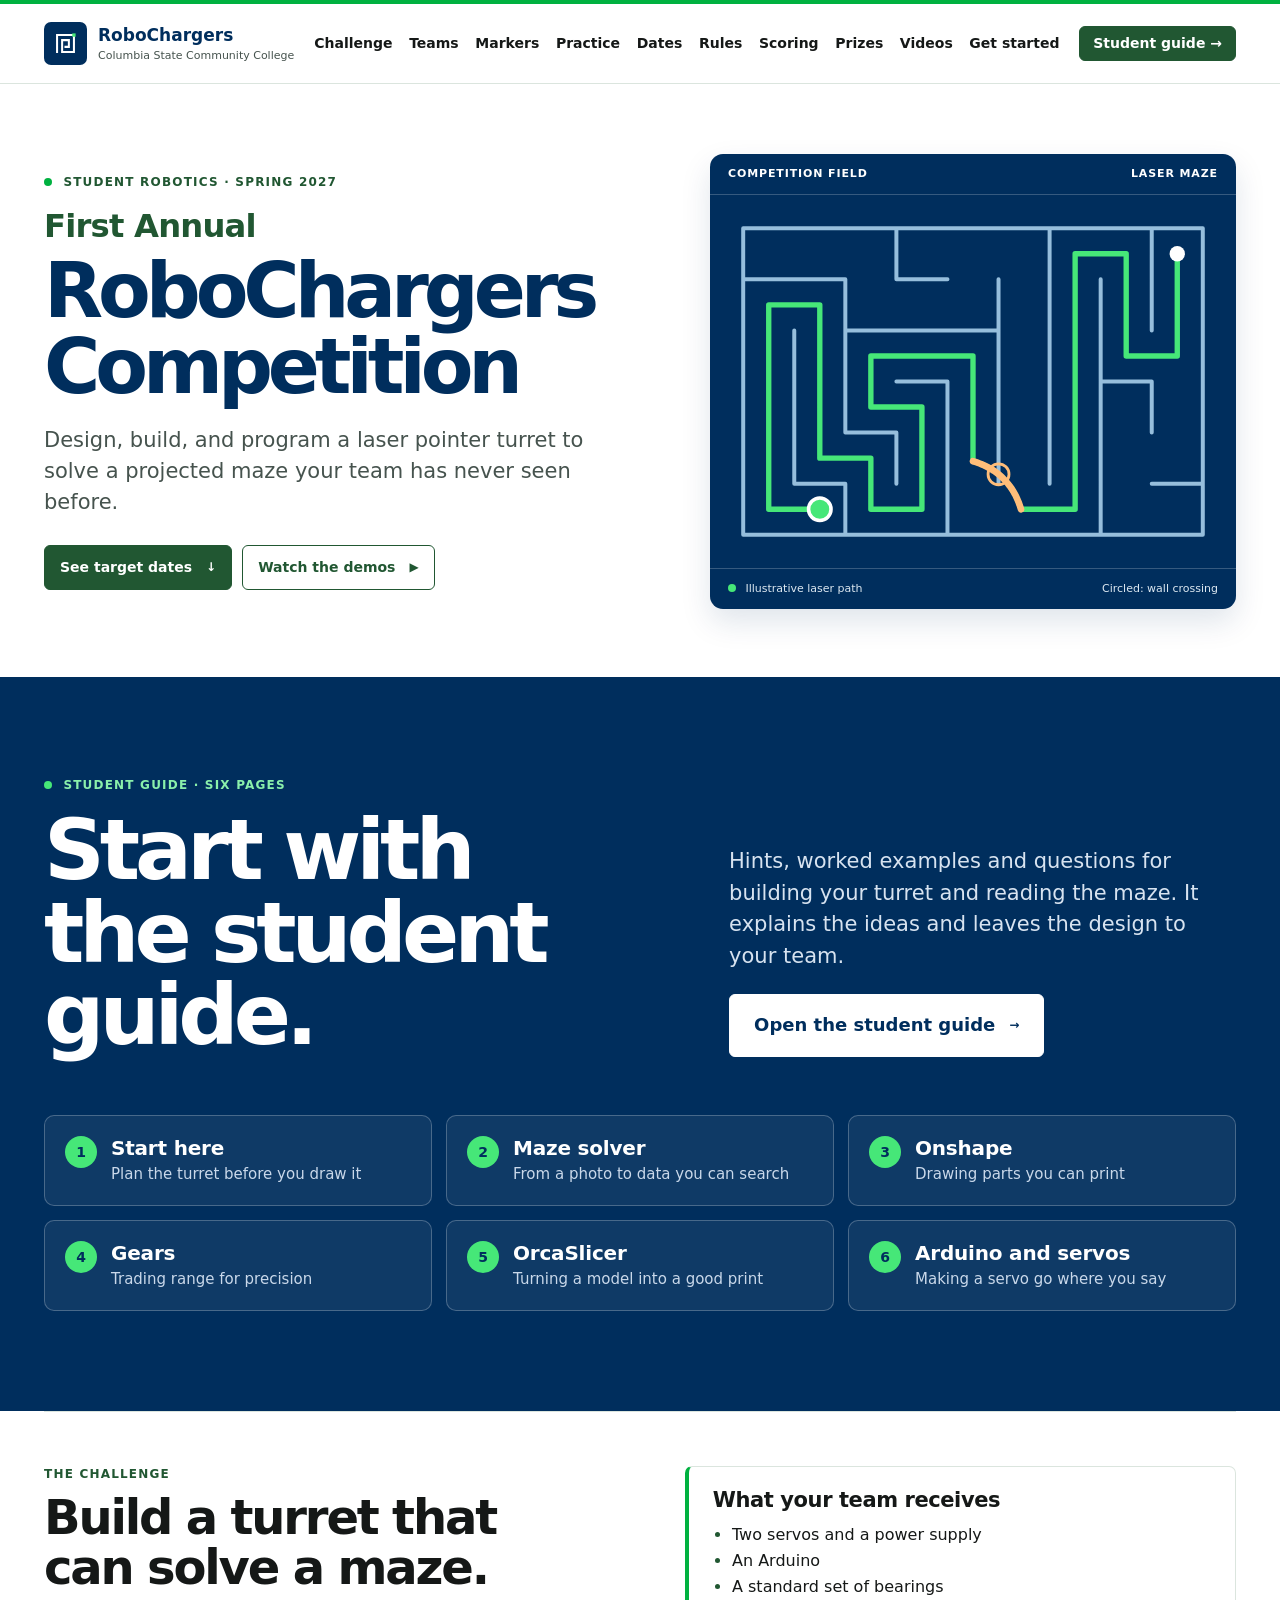
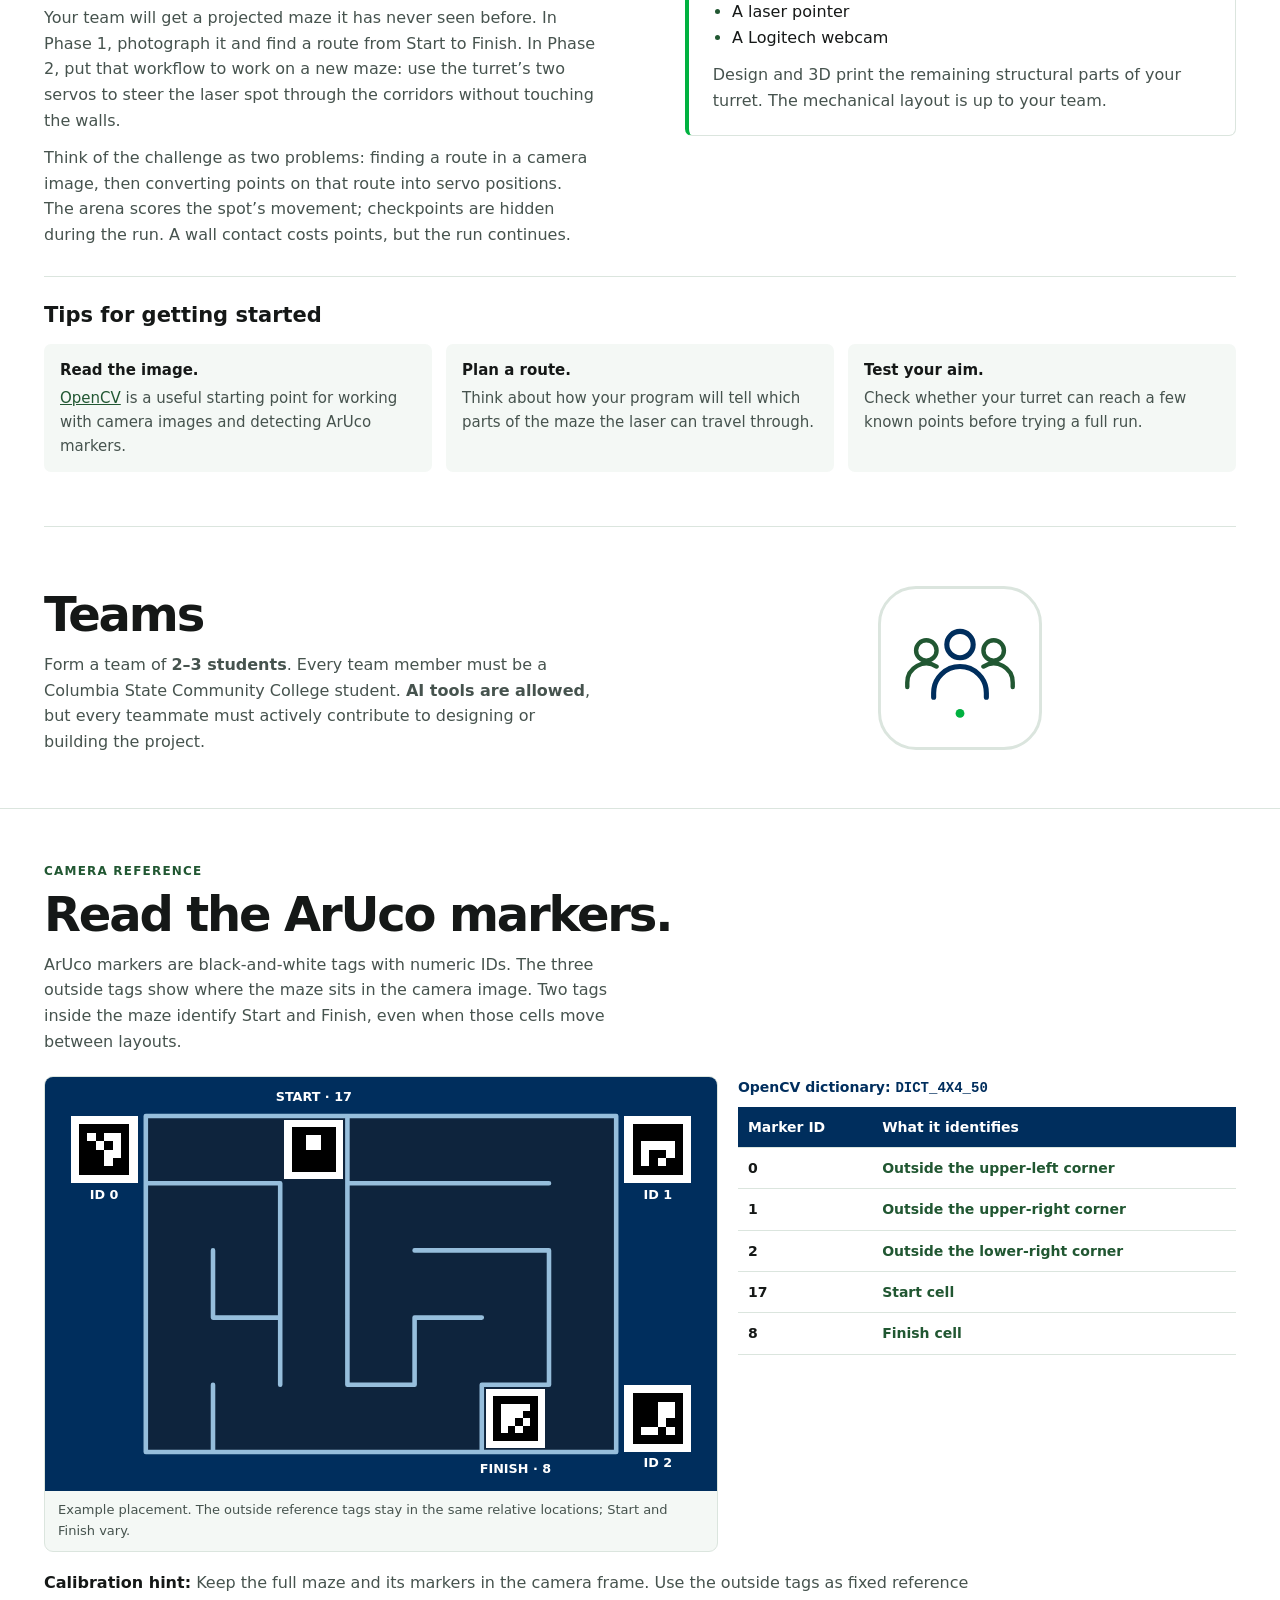
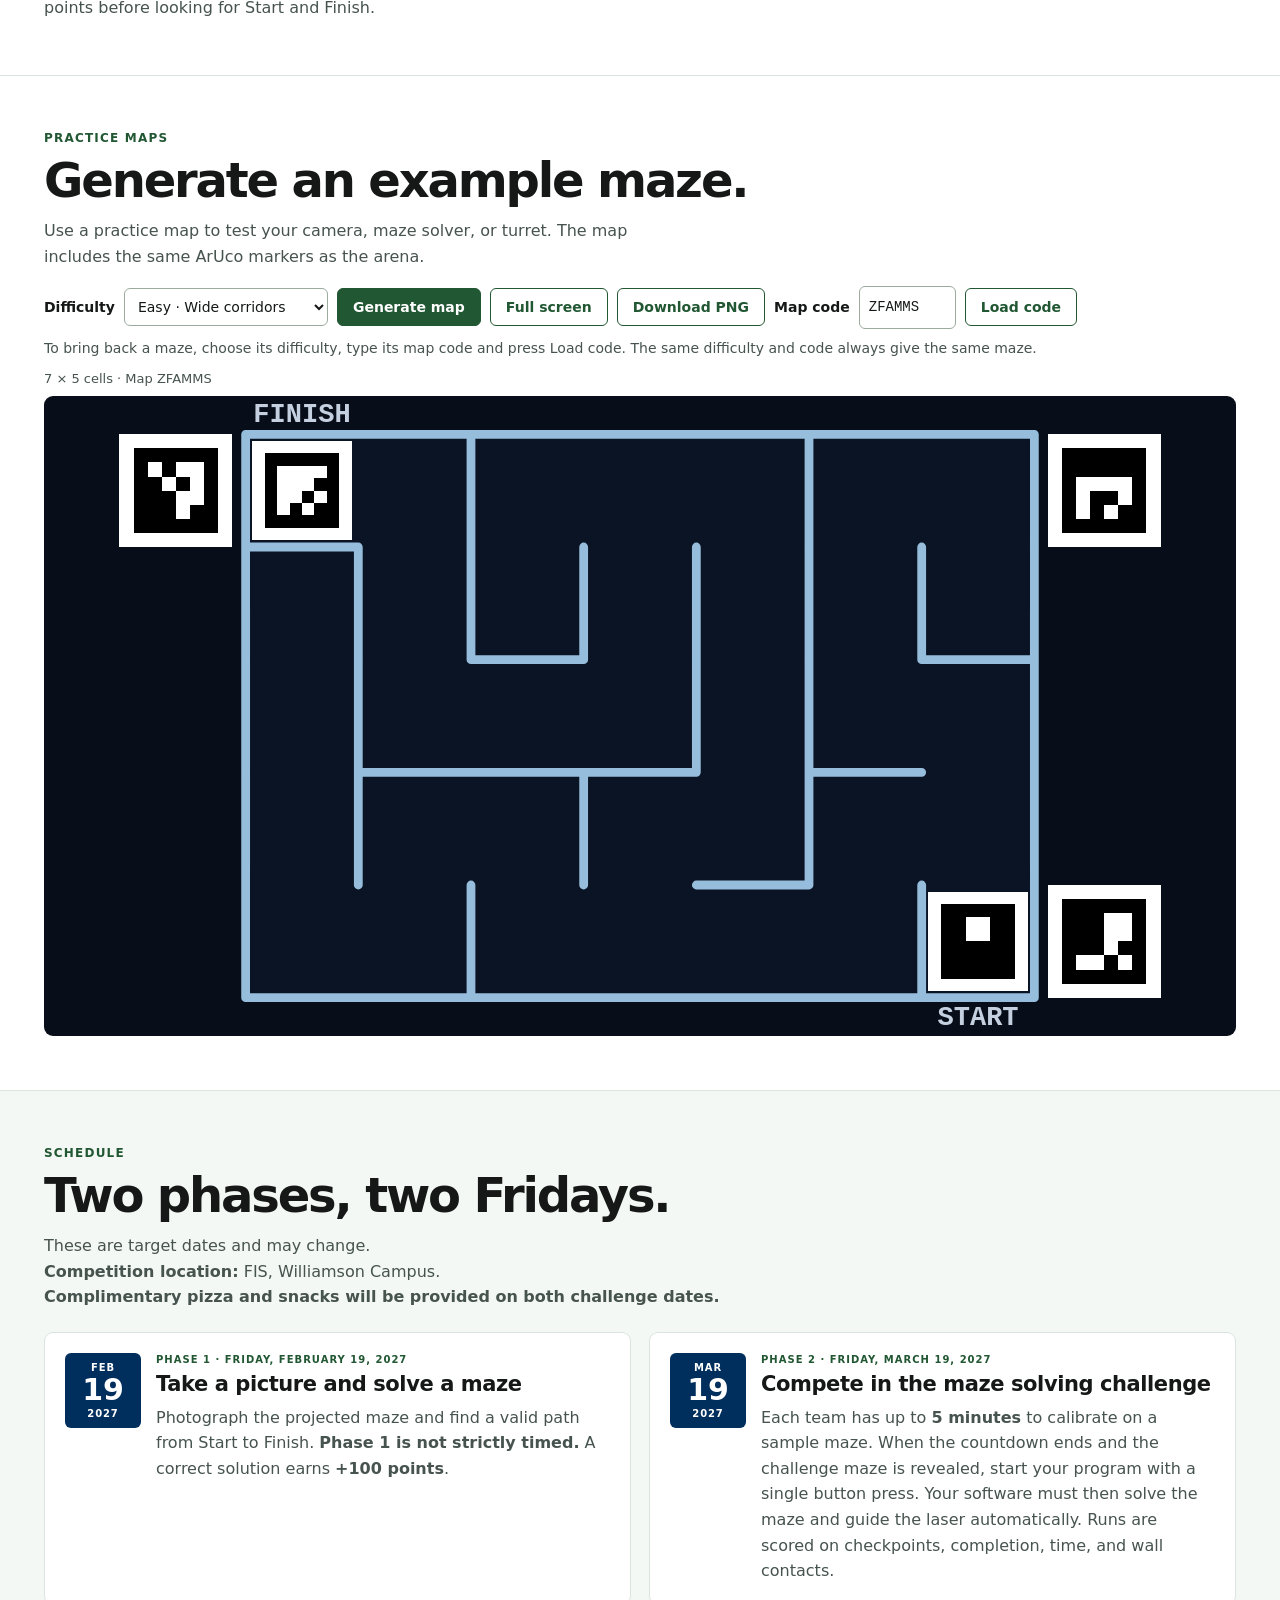
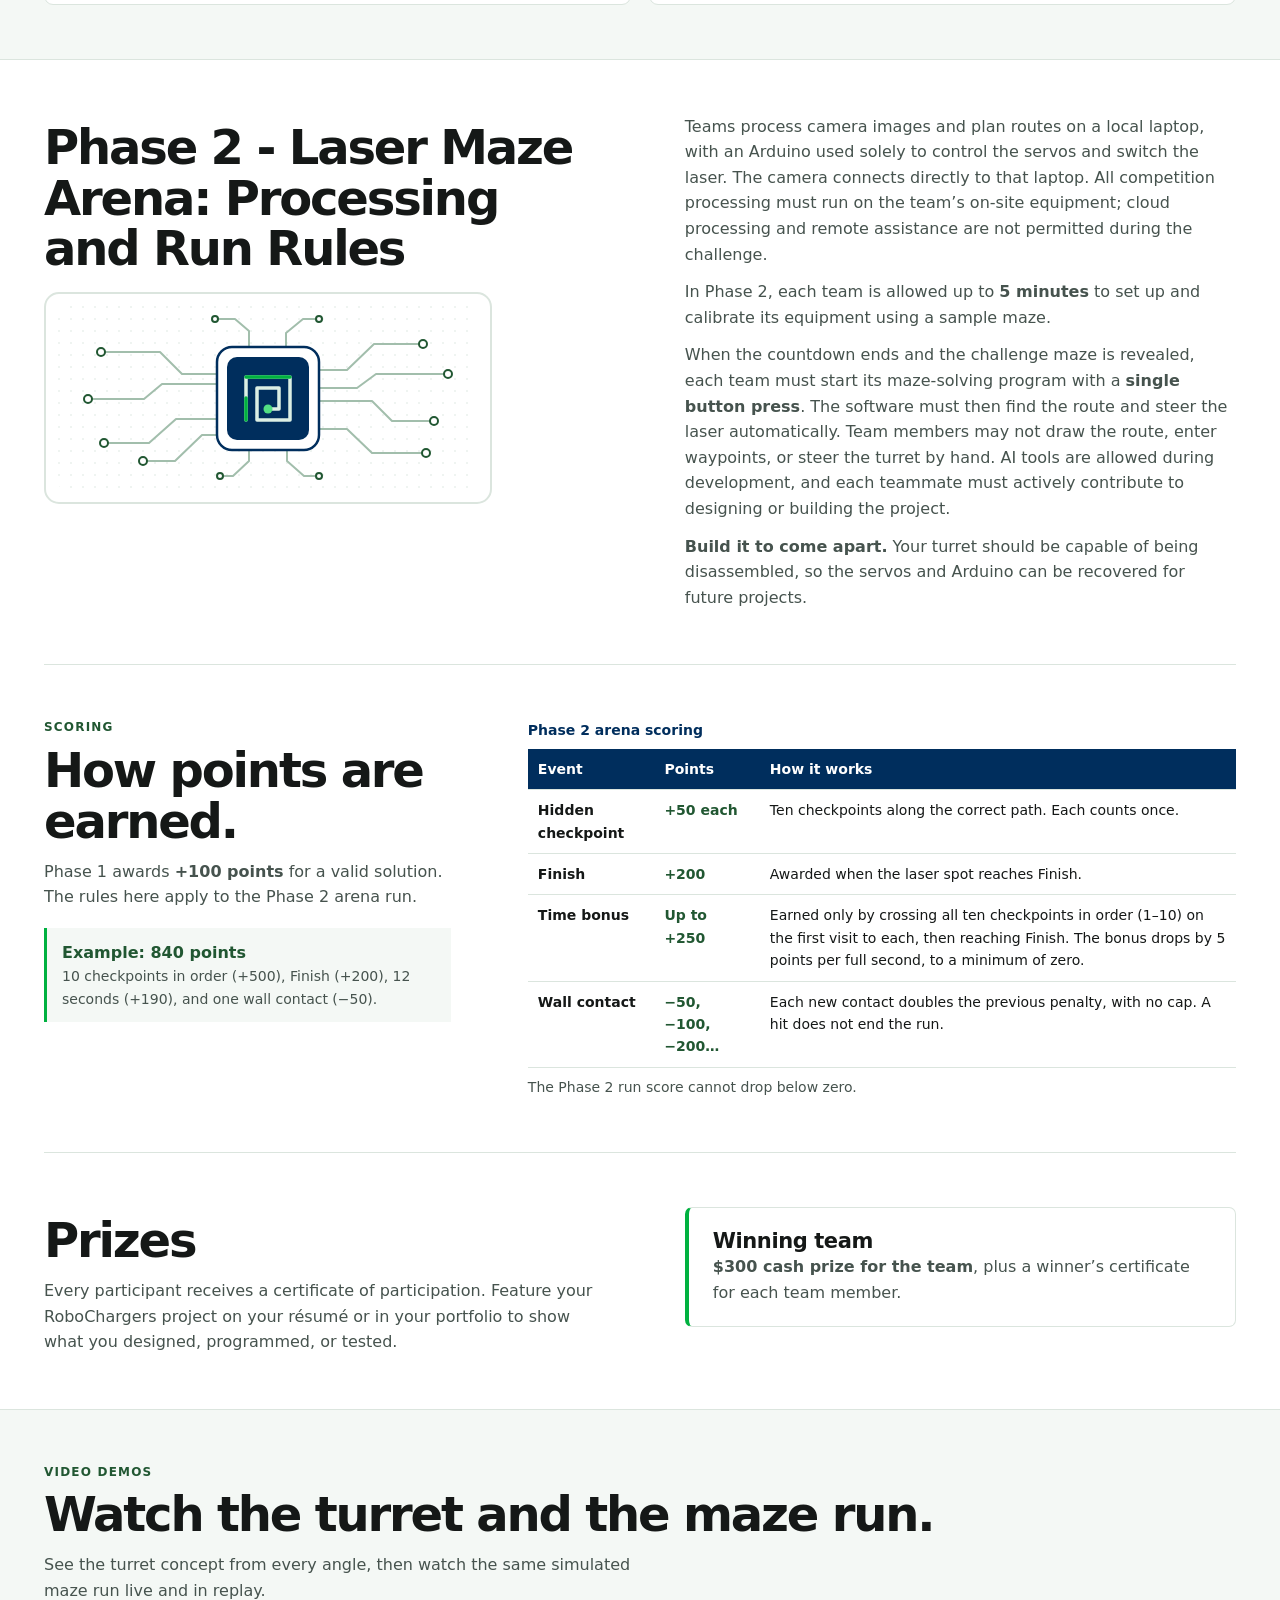
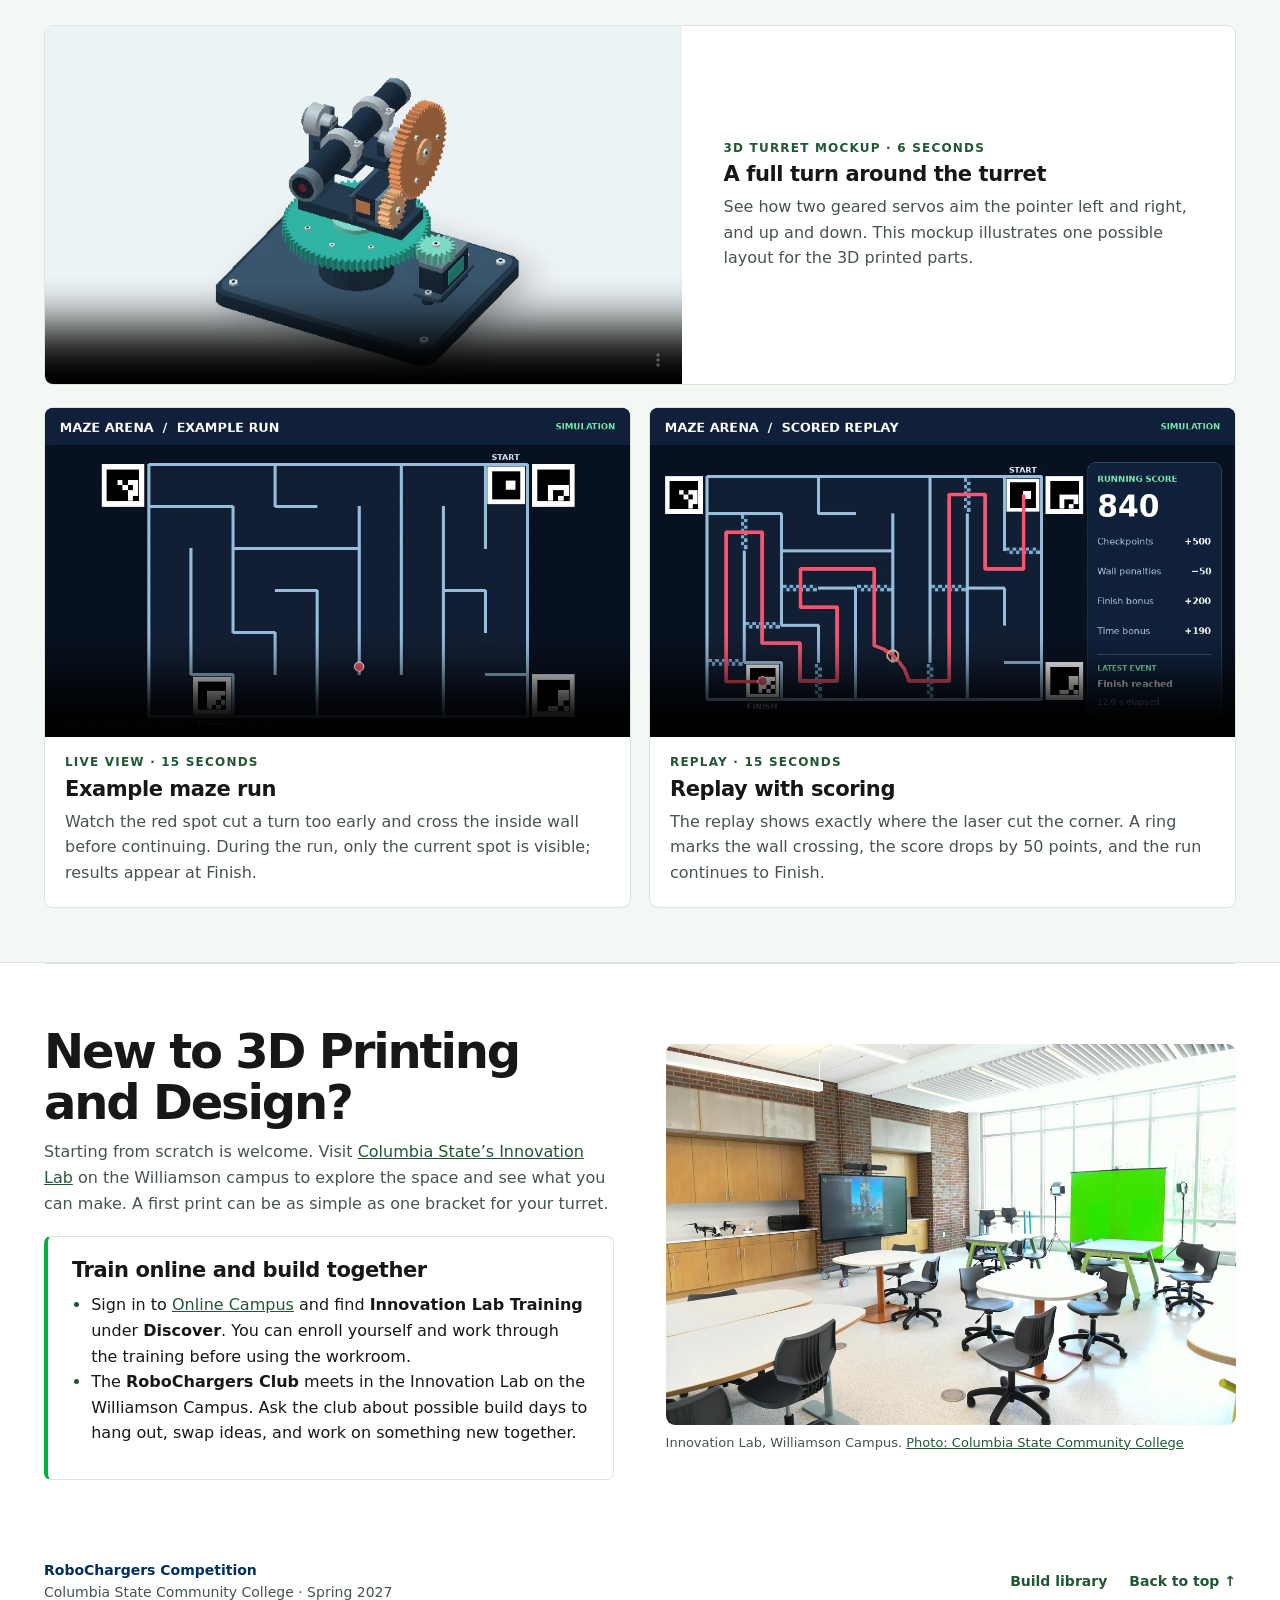
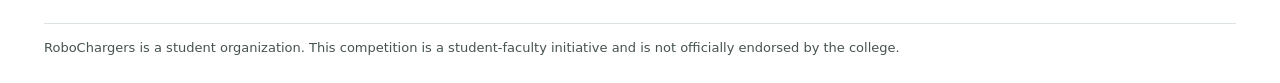
==== public/index.html @ 7addeb44 "First Annual RoboChargers Competition 2026–2027 The competition page and the six-page student guide," ====
<!doctype html>
<html lang="en">
<head>
<meta charset="utf-8">
<meta name="viewport" content="width=device-width,initial-scale=1">
<meta name="description" content="Project brief, target dates, scoring and example runs for Columbia State Community College’s first annual RoboChargers competition.">
<title>First Annual RoboChargers Competition | Columbia State</title>
<link rel="icon" href="favicon.svg" type="image/svg+xml">
<link rel="stylesheet" href="site.css">
</head>
<body>
<button type="button" class="skip" id="skip-content">Skip to content</button>
<header class="top" id="top"><div class="wrap bar">
<a class="brand" href="#top"><span class="brand-icon" aria-hidden="true"><svg viewBox="0 0 32 32" width="27" height="27"><path d="M6 26V6h20v20H12V12h8v8h-4" fill="none" stroke="currentColor" stroke-width="2.4" stroke-linecap="square"/><path d="M24 4h4v4h-4z" fill="#46e778"/></svg></span><span><strong>RoboChargers</strong><small>Columbia State Community College</small></span></a>
<nav aria-label="Page sections"><a href="#challenge">Challenge</a><a href="#teams">Teams</a><a href="#markers">Markers</a><a href="#practice">Practice</a><a href="#schedule">Dates</a><a href="#run-rules">Rules</a><a href="#scoring">Scoring</a><a href="#prizes">Prizes</a><a href="#videos">Videos</a><a href="#getting-started">Get started</a></nav><a class="guide-link" href="student-guide/index.html">Student guide <span aria-hidden="true">→</span></a>
</div></header>
<main id="main" tabindex="-1">
<section class="wrap hero" aria-labelledby="title">
<div><p class="tag"><i></i> Student robotics · Spring 2027</p>
<h1 id="title"><span class="edition">First Annual</span> RoboChargers <span class="last">Competition</span></h1>
<p class="lede">Design, build, and program a laser pointer turret to solve a projected maze your team has never seen before.</p>
<div class="actions"><a class="button" href="#schedule">See target dates <span aria-hidden="true">↓</span></a><a class="button outline" href="#videos">Watch the demos <span aria-hidden="true">▶</span></a></div>
</div>
<figure class="hero-figure"><div class="figure-top"><span>Competition field</span><span>Laser maze</span></div><img src="media/maze-illustration.svg" alt="Illustrated laser path clipping an inside wall while cutting a corner; the crossing is circled." width="618" height="438"><figcaption><span><i></i> Illustrative laser path</span><span>Circled: wall crossing</span></figcaption></figure>
</section>
<section id="guide" class="guide-band" aria-labelledby="guide-title"><div class="wrap">
<div class="guide-head">
<div><p class="tag"><i></i> Student guide · Six pages</p>
<h2 id="guide-title">Start with the student guide.</h2></div>
<div class="guide-intro"><p>Hints, worked examples and questions for building your turret and reading the maze. It explains the ideas and leaves the design to your team.</p>
<a class="button guide-cta" href="student-guide/index.html">Open the student guide <span aria-hidden="true">→</span></a></div>
</div>
<ol class="guide-pages">
<li><a href="student-guide/index.html#start-here"><span class="n" aria-hidden="true">1</span><strong>Start here</strong><span>Plan the turret before you draw it</span></a></li>
<li><a href="student-guide/index.html#maze-solver"><span class="n" aria-hidden="true">2</span><strong>Maze solver</strong><span>From a photo to data you can search</span></a></li>
<li><a href="student-guide/index.html#onshape"><span class="n" aria-hidden="true">3</span><strong>Onshape</strong><span>Drawing parts you can print</span></a></li>
<li><a href="student-guide/index.html#gears"><span class="n" aria-hidden="true">4</span><strong>Gears</strong><span>Trading range for precision</span></a></li>
<li><a href="student-guide/index.html#orcaslicer"><span class="n" aria-hidden="true">5</span><strong>OrcaSlicer</strong><span>Turning a model into a good print</span></a></li>
<li><a href="student-guide/index.html#arduino"><span class="n" aria-hidden="true">6</span><strong>Arduino and servos</strong><span>Making a servo go where you say</span></a></li>
</ol>
</div></section>
<section id="challenge" class="wrap band challenge-band">
<div class="section-heading">
<p class="tag">The challenge</p><h2>Build a turret that can solve a maze.</h2>
<p>Your team will get a projected maze it has never seen before. In Phase 1, photograph it and find a route from Start to Finish. In Phase 2, put that workflow to work on a new maze: use the turret’s two servos to steer the laser spot through the corridors without touching the walls.</p>
<p>Think of the challenge as two problems: finding a route in a camera image, then converting points on that route into servo positions. The arena scores the spot’s movement; checkpoints are hidden during the run. A wall contact costs points, but the run continues.</p>
</div>
<div class="kit"><h3>What your team receives</h3><ul><li>Two servos and a power supply</li><li>An Arduino</li><li>A standard set of bearings</li><li>A laser pointer</li><li>A Logitech webcam</li></ul><p>Design and 3D print the remaining structural parts of your turret. The mechanical layout is up to your team.</p></div>
<div class="starter">
<h3>Tips for getting started</h3>
<ul class="starter-grid">
<li><strong>Read the image.</strong> <a target="_blank" rel="noopener noreferrer" href="https://docs.opencv.org/4.12.0/d5/dae/tutorial_aruco_detection.html">OpenCV</a> is a useful starting point for working with camera images and detecting ArUco markers.</li>
<li><strong>Plan a route.</strong> Think about how your program will tell which parts of the maze the laser can travel through.</li>
<li><strong>Test your aim.</strong> Check whether your turret can reach a few known points before trying a full run.</li>
</ul>
</div>
</section>
<section id="teams" class="wrap band" aria-labelledby="teams-title">
<div class="section-heading"><h2 id="teams-title">Teams</h2><p>Form a team of <strong>2–3 students</strong>. Every team member must be a Columbia State Community College student. <strong>AI tools are allowed</strong>, but every teammate must actively contribute to designing or building the project.</p></div>
<svg class="team-icon" aria-hidden="true" focusable="false" viewBox="0 0 112 112" width="164" height="164">
 <rect x="1" y="1" width="110" height="110" rx="25" fill="#fff" stroke="#dbe5de" stroke-width="2"/>
 <g fill="none" stroke="var(--hunter)" stroke-width="3" stroke-linecap="round" stroke-linejoin="round">
  <circle cx="33" cy="44" r="7"/><circle cx="79" cy="44" r="7"/>
  <path d="M20 69v-3a13 13 0 0 1 20-11m52 14v-3a13 13 0 0 0-20-11"/>
 </g>
 <g fill="none" stroke="var(--navy)" stroke-width="3.5" stroke-linecap="round">
  <circle cx="56" cy="40" r="9"/><path d="M38 76v-3a18 18 0 0 1 36 0v3"/>
 </g>
 <circle cx="56" cy="87" r="3" fill="var(--kelly)"/>
</svg>
</section>
<section id="markers" class="marker-section"><div class="wrap">
<div class="section-heading"><p class="tag">Camera reference</p><h2>Read the ArUco markers.</h2><p>ArUco markers are black-and-white tags with numeric IDs. The three outside tags show where the maze sits in the camera image. Two tags inside the maze identify Start and Finish, even when those cells move between layouts.</p></div>
<div class="marker-grid">
<figure class="marker-figure"><img src="media/aruco-layout.svg" alt="Example projected maze with ID 0 outside the upper left, ID 1 outside the upper right, ID 2 outside the lower right, Start ID 17 in a top-edge cell and Finish ID 8 in a bottom-edge cell." width="1000" height="616"><figcaption>Example placement. The outside reference tags stay in the same relative locations; Start and Finish vary.</figcaption></figure>
<div class="table-wrap"><table><caption>OpenCV dictionary: <code>DICT_4X4_50</code></caption><thead><tr><th scope="col">Marker ID</th><th scope="col">What it identifies</th></tr></thead><tbody>
<tr><th scope="row">0</th><td>Outside the upper-left corner</td></tr>
<tr><th scope="row">1</th><td>Outside the upper-right corner</td></tr>
<tr><th scope="row">2</th><td>Outside the lower-right corner</td></tr>
<tr><th scope="row">17</th><td>Start cell</td></tr>
<tr><th scope="row">8</th><td>Finish cell</td></tr>
</tbody></table></div>
</div>
<p class="marker-tip"><strong>Calibration hint:</strong> Keep the full maze and its markers in the camera frame. Use the outside tags as fixed reference points before looking for Start and Finish.</p>
</div></section>
<section id="practice" class="practice-section"><div class="wrap">
<div class="section-heading"><p class="tag">Practice maps</p><h2>Generate an example maze.</h2><p>Use a practice map to test your camera, maze solver, or turret. The map includes the same ArUco markers as the arena.</p></div>
<form id="practice-controls" class="practice-controls"><label for="practice-size">Difficulty</label><select id="practice-size"><option value="easy">Easy · Wide corridors</option><option value="standard">Standard</option><option value="hard">Hard · Narrow corridors</option></select><button class="button" type="submit">Generate map</button><button class="button outline" type="button" id="practice-fullscreen">Full screen</button><button class="button outline" type="button" id="practice-download">Download PNG</button><span class="practice-code"><label for="practice-code">Map code</label><input id="practice-code" type="text" autocomplete="off" spellcheck="false" maxlength="12" size="9" aria-describedby="practice-code-help"><button class="button outline" type="button" id="practice-load">Load code</button></span></form>
<p class="practice-help" id="practice-code-help">To bring back a maze, choose its difficulty, type its map code and press Load code. The same difficulty and code always give the same maze.</p>
<p class="practice-meta" id="practice-meta" role="status"></p>
<div class="practice-board" id="practice-board"><svg id="practice-svg" role="img" aria-label="Practice maze with ArUco reference tags and labeled Start and Finish"></svg><button class="practice-exit" type="button" id="practice-exit">Exit full screen</button></div>
<noscript><p>Enable JavaScript to generate practice maps.</p></noscript>
</div></section>
<section id="schedule" class="schedule"><div class="wrap">
<div class="section-heading"><p class="tag">Schedule</p><h2>Two phases, two Fridays.</h2><p>These are target dates and may change.</p><p><strong>Competition location:</strong> FIS, Williamson Campus.</p><p class="schedule-food"><strong>Complimentary pizza and snacks will be provided on both challenge dates.</strong></p></div>
<div class="cards">
<article class="phase"><div class="date"><span>FEB</span><strong>19</strong><small>2027</small></div><div><p class="tag">Phase 1 · Friday, February 19, 2027</p><h3>Take a picture and solve a maze</h3><p>Photograph the projected maze and find a valid path from Start to Finish. <strong>Phase 1 is not strictly timed.</strong> A correct solution earns <strong>+100 points</strong>.</p></div></article>
<article class="phase"><div class="date"><span>MAR</span><strong>19</strong><small>2027</small></div><div><p class="tag">Phase 2 · Friday, March 19, 2027</p><h3>Compete in the maze solving challenge</h3><p>Each team has up to <strong>5 minutes</strong> to calibrate on a sample maze. When the countdown ends and the challenge maze is revealed, start your program with a single button press. Your software must then solve the maze and guide the laser automatically. Runs are scored on checkpoints, completion, time, and wall contacts.</p></div></article>
</div>
</div></section>
<section id="run-rules" class="wrap band run-rules" aria-labelledby="run-rules-title">
<div class="section-heading">
<h2 id="run-rules-title">Phase 2 - Laser Maze Arena: Processing and Run Rules</h2>
<img class="processing-art" src="media/processing-art.svg" width="448" height="212" alt="">
</div>
<div class="run-rules-copy">
<p>Teams process camera images and plan routes on a local laptop, with an Arduino used solely to control the servos and switch the laser. The camera connects directly to that laptop. All competition processing must run on the team’s on-site equipment; cloud processing and remote assistance are not permitted during the challenge.</p>
<p>In Phase 2, each team is allowed up to <strong>5 minutes</strong> to set up and calibrate its equipment using a sample maze.</p>
<p>When the countdown ends and the challenge maze is revealed, each team must start its maze-solving program with a <strong>single button press</strong>. The software must then find the route and steer the laser automatically. Team members may not draw the route, enter waypoints, or steer the turret by hand. AI tools are allowed during development, and each teammate must actively contribute to designing or building the project.</p>
<p><strong>Build it to come apart.</strong> Your turret should be capable of being disassembled, so the servos and Arduino can be recovered for future projects.</p>
</div>
</section>
<section id="scoring" class="wrap band score-band">
<div class="section-heading"><p class="tag">Scoring</p><h2>How points are earned.</h2><p>Phase 1 awards <strong>+100 points</strong> for a valid solution. The rules here apply to the Phase 2 arena run.</p><div class="example"><strong>Example: 840 points</strong><p>10 checkpoints in order (+500), Finish (+200), 12 seconds (+190), and one wall contact (−50).</p></div></div>
<div class="table-wrap"><table><caption>Phase 2 arena scoring</caption><thead><tr><th scope="col">Event</th><th scope="col">Points</th><th scope="col">How it works</th></tr></thead><tbody>
<tr><th scope="row">Hidden checkpoint</th><td>+50 each</td><td>Ten checkpoints along the correct path. Each counts once.</td></tr>
<tr><th scope="row">Finish</th><td>+200</td><td>Awarded when the laser spot reaches Finish.</td></tr>
<tr><th scope="row">Time bonus</th><td>Up to +250</td><td>Earned only by crossing all ten checkpoints in order (1–10) on the first visit to each, then reaching Finish. The bonus drops by 5 points per full second, to a minimum of zero.</td></tr>
<tr><th scope="row">Wall contact</th><td>−50, −100, −200…</td><td>Each new contact doubles the previous penalty, with no cap. A hit does not end the run.</td></tr>
</tbody></table><p class="score-note">The Phase 2 run score cannot drop below zero.</p></div>
</section>
<section id="prizes" class="wrap band" aria-labelledby="prizes-title">
<div class="section-heading"><h2 id="prizes-title">Prizes</h2><p>Every participant receives a certificate of participation. Feature your RoboChargers project on your résumé or in your portfolio to show what you designed, programmed, or tested.</p></div>
<div class="kit"><h3>Winning team</h3><p><strong>$300 cash prize for the team</strong>, plus a winner’s certificate for each team member.</p></div>
</section>
<section id="videos" class="videos"><div class="wrap">
<div class="section-heading"><p class="tag">Video demos</p><h2>Watch the turret and the maze run.</h2><p>See the turret concept from every angle, then watch the same simulated maze run live and in replay.</p></div>
<article class="video-card turret-card"><video controls controlslist="nodownload" playsinline preload="metadata" width="768" height="432" poster="media/turret.webp" aria-label="360-degree view of the two-servo laser turret mockup"><source src="media/turret.mp4" type="video/mp4"></video><div class="video-copy"><p class="tag">3D turret mockup · 6 seconds</p><h3>A full turn around the turret</h3><p>See how two geared servos aim the pointer left and right, and up and down. This mockup illustrates one possible layout for the 3D printed parts.</p></div></article>
<div class="cards">
<article class="video-card"><video controls controlslist="nodownload" playsinline preload="metadata" width="960" height="540" poster="media/example-run.webp" aria-label="Example maze run"><source src="media/example-run.mp4" type="video/mp4"></video><div class="video-copy"><p class="tag">Live view · 15 seconds</p><h3>Example maze run</h3><p>Watch the red spot cut a turn too early and cross the inside wall before continuing. During the run, only the current spot is visible; results appear at Finish.</p></div></article>
<article class="video-card"><video controls controlslist="nodownload" playsinline preload="metadata" width="960" height="540" poster="media/replay.webp" aria-label="Run replay with scoring"><source src="media/replay.mp4" type="video/mp4"></video><div class="video-copy"><p class="tag">Replay · 15 seconds</p><h3>Replay with scoring</h3><p>The replay shows exactly where the laser cut the corner. A ring marks the wall crossing, the score drops by 50 points, and the run continues to Finish.</p></div></article>
</div>
</div></section>
<section id="getting-started" class="wrap band" aria-labelledby="getting-started-title">
<div class="beginner-copy">
<div class="section-heading"><h2 id="getting-started-title">New to 3D Printing and Design?</h2><p>Starting from scratch is welcome. Visit <a target="_blank" rel="noopener noreferrer" href="https://columbiastate.edu/innovationlab/index.html">Columbia State’s Innovation Lab</a> on the Williamson campus to explore the space and see what you can make. A first print can be as simple as one bracket for your turret.</p></div>
<div class="kit"><h3>Train online and build together</h3><ul><li>Sign in to <a target="_blank" rel="noopener noreferrer" href="https://elearn.columbiastate.edu/">Online Campus</a> and find <strong>Innovation Lab Training</strong> under <strong>Discover</strong>. You can enroll yourself and work through the training before using the workroom.</li><li>The <strong>RoboChargers Club</strong> meets in the Innovation Lab on the Williamson Campus. Ask the club about possible build days to hang out, swap ideas, and work on something new together.</li></ul></div>
</div>
<figure class="lab-photo">
 <img src="media/innovation-lab.webp" width="1120" height="747" loading="lazy" decoding="async" alt="Empty Innovation Lab with movable tables, rolling chairs, a large display, and a green screen.">
 <figcaption>Innovation Lab, Williamson Campus. <a target="_blank" rel="noopener noreferrer" href="https://new.columbiastate.edu/news/details/2024/03/columbia-state-unveils-new-arts-and-technology-building-with-ribbon-cutting-and-open-house.html">Photo: Columbia State Community College</a></figcaption>
</figure>
</section>
</main>
<footer><div class="wrap footer"><div><strong>RoboChargers Competition</strong><p>Columbia State Community College · Spring 2027</p></div><span class="footer-links"><a href="/">Build library</a><a href="#top">Back to top ↑</a></span></div>
<div class="wrap footer-note"><p>RoboChargers is a student organization. This competition is a student-faculty initiative and is not officially endorsed by the college.</p></div></footer>
<script defer src="practice.js"></script>
</body></html>
---- public/site.css ----
:root{--hunter:#215732;--navy:#002e5d;--kelly:#00b140;--ink:#151817;--muted:#46534e;--line:#dbe5de;--wash:#f4f8f5;--white:#fff}
*{box-sizing:border-box}body{margin:0;background:#fff;color:var(--ink);font:16px/1.6 system-ui,-apple-system,BlinkMacSystemFont,"Segoe UI",sans-serif}h1,h2,h3,p,figure{margin:0}a{color:var(--hunter)}a:focus-visible,video:focus-visible{outline:3px solid var(--navy);outline-offset:4px}img,video{max-width:100%;display:block}.wrap{width:min(1192px,calc(100% - 88px));margin-inline:auto}.skip{position:absolute;z-index:3;left:12px;top:12px;transform:translateY(-180%);background:white;padding:10px}.skip:focus{transform:none}
.top{border-top:4px solid var(--kelly);border-bottom:1px solid var(--line)}.bar,.footer{display:flex;justify-content:space-between;align-items:center;gap:20px}.bar{min-height:79px}.brand{display:flex;align-items:center;gap:11px;color:var(--navy);text-decoration:none;line-height:1.2}.brand-icon{width:43px;height:43px;display:grid;place-items:center;background:var(--navy);color:white;border-radius:7px;flex:none}.brand strong{font-size:17px}.brand small{display:block;font-size:11px;color:var(--muted);margin-top:4px}.bar nav{display:flex;gap:clamp(12px,3vw,34px);flex-wrap:wrap}.bar nav a{color:var(--ink);text-decoration:none;font-size:14px;font-weight:650}.bar nav a:hover,.footer a:hover{text-decoration:underline}
.hero{padding-block:70px 68px;display:grid;grid-template-columns:1.12fr 1fr;align-items:center;gap:clamp(32px,6vw,92px)}.tag{color:var(--hunter);font-weight:800;font-size:12px;letter-spacing:.10em;text-transform:uppercase;line-height:1.45}.tag i,.hero-figure i{display:inline-block;width:8px;height:8px;border-radius:50%;background:var(--kelly);margin-right:6px}.hero h1{font-size:clamp(43px,6vw,82px);line-height:.99;letter-spacing:-.066em;margin:15px 0 20px;color:var(--navy)}.hero h1 .edition{display:block;color:var(--hunter);font-size:.42em;letter-spacing:-.025em;line-height:1.3;margin-bottom:5px}.last{display:block}.lede{color:var(--muted);font-size:clamp(18px,2vw,21px);line-height:1.48;max-width:42ch}.actions{display:flex;flex-wrap:wrap;gap:10px;margin-top:27px}.button{display:inline-flex;align-items:center;gap:14px;padding:10px 15px;border:1px solid var(--hunter);border-radius:6px;background:var(--hunter);color:white;text-decoration:none;font-weight:700;font-size:14px}.button:hover{background:var(--navy);border-color:var(--navy)}.button.outline{color:var(--hunter);background:white}.button.outline:hover{background:var(--wash)}.button span{font-size:12px}
.hero-figure{background:var(--navy);border-radius:13px;overflow:hidden;color:white;box-shadow:0 13px 30px #002e5d20}.hero-figure img{width:100%;height:auto}.figure-top,.hero-figure figcaption{display:flex;justify-content:space-between;gap:8px;padding:13px 18px;font-size:11px;line-height:1.3}.figure-top{border-bottom:1px solid #ffffff36;text-transform:uppercase;letter-spacing:.08em;font-weight:800}.hero-figure figcaption{border-top:1px solid #ffffff36;color:#dce8f1}.hero-figure i{background:#46e778}
.band{border-top:1px solid var(--line);padding-block:54px;display:grid;grid-template-columns:1fr 1fr;gap:clamp(28px,7vw,100px);align-items:start}.section-heading h2{margin:8px 0 12px;line-height:1.06;font-size:clamp(29px,4vw,48px);letter-spacing:-.045em}.section-heading>p:not(.tag),.kit p,.phase p:not(.tag),.video-copy p:not(.tag){color:var(--muted)}.section-heading>p:not(.tag){max-width:60ch}.kit{padding:21px 24px;border:1px solid var(--line);border-left:4px solid var(--kelly);border-radius:7px}.kit h3,.phase h3,.video-copy h3{font-size:21px;line-height:1.2;letter-spacing:-.02em}.kit ul{padding-left:1.2em;margin:9px 0 12px}.kit li::marker{color:var(--hunter)}
.schedule,.videos{padding-block:54px;background:var(--wash);border-block:1px solid var(--line)}.cards{display:grid;grid-template-columns:1fr 1fr;gap:18px;margin-top:22px}.phase{display:grid;grid-template-columns:76px 1fr;align-items:start;gap:15px;background:white;border:1px solid var(--line);border-radius:9px;padding:20px}.phase h3,.video-copy h3{margin:5px 0 7px}.phase .tag{font-size:10px}.date{display:grid;text-align:center;line-height:1.15;background:var(--navy);color:white;border-radius:6px;padding:9px 3px;font-weight:750}.date strong{font-size:30px}.date small,.date span{font-size:10px;letter-spacing:.09em}
.score-band{border-top:0;grid-template-columns:.73fr 1.27fr;gap:clamp(25px,6vw,80px)}.example{margin-top:18px;padding:12px 15px;border-left:3px solid var(--kelly);background:var(--wash);color:var(--hunter)}.example p,.score-note{font-size:14px;color:var(--muted)}.table-wrap{min-width:0}table{width:100%;border-collapse:collapse;text-align:left;font-size:14px}caption{text-align:left;font-weight:750;color:var(--navy);margin-bottom:7px}thead{background:var(--navy);color:white}th,td{padding:9px 10px;vertical-align:top;border-bottom:1px solid var(--line)}td:nth-child(2){color:var(--hunter);font-weight:750}.score-note{margin-top:8px}
.video-card{background:white;border:1px solid var(--line);border-radius:9px;overflow:hidden}video{width:100%;height:auto;aspect-ratio:16/9;background:#081221}.video-copy{padding:17px 20px 21px}.video-copy a{display:inline-block;margin-top:8px;font-size:14px;font-weight:750;text-underline-offset:3px}.footer{padding-block:25px;font-size:14px}.footer strong{color:var(--navy)}.footer p{color:var(--muted)}.footer a{white-space:nowrap;font-weight:750;text-decoration:none}
@media(max-width:820px){.wrap{width:calc(100% - 44px)}.hero{gap:24px}.bar nav{gap:12px}.band{gap:25px}.phase{padding:14px;grid-template-columns:55px 1fr;gap:10px}}
@media(max-width:660px){.wrap{width:calc(100% - 32px)}.bar{align-items:flex-start;flex-direction:column;gap:10px;padding-block:13px}.bar nav{gap:9px 18px}.hero,.band,.cards{grid-template-columns:1fr}.hero{padding-block:40px}.hero h1{font-size:clamp(44px,11vw,67px)}.band,.schedule,.videos{padding-block:38px}.cards{gap:12px}.phase{grid-template-columns:65px 1fr}th,td{padding:7px 5px}}

.turret-card{display:grid;grid-template-columns:1.15fr 1fr;align-items:center;margin-top:22px}.turret-card video{background:#edf3f5}.turret-card .video-copy{padding:clamp(18px,4vw,42px)}@media(max-width:660px){.turret-card{grid-template-columns:1fr}}

.challenge-band{row-gap:28px}.challenge-band .section-heading p+p{margin-top:12px}.starter{grid-column:1/-1;border-top:1px solid var(--line);padding-top:22px}.starter h3{font-size:21px}.starter-grid{list-style:none;display:grid;grid-template-columns:repeat(3,minmax(0,1fr));gap:14px;margin:12px 0 0;padding:0}.starter-grid li{background:var(--wash);border-radius:7px;padding:14px 16px;color:var(--muted);font-size:15px}.starter-grid strong{display:block;color:var(--ink);margin-bottom:4px}
.marker-section{padding-block:54px;border-top:1px solid var(--line)}.marker-grid{display:grid;grid-template-columns:1.15fr .85fr;gap:20px;align-items:start;margin-top:22px}.marker-figure{overflow:hidden;border:1px solid var(--line);border-radius:9px;background:var(--wash)}.marker-figure img{width:100%;height:auto}.marker-figure figcaption{padding:9px 13px;color:var(--muted);font-size:13px}.marker-tip{margin-top:18px;color:var(--muted);max-width:96ch}.marker-tip strong{color:var(--ink)}
@media(max-width:660px){.marker-section{padding-block:38px}.marker-grid,.starter-grid{grid-template-columns:1fr}.starter-grid{gap:8px}}


.practice-section{padding-block:54px;border-top:1px solid var(--line)}
.practice-controls{display:flex;align-items:center;gap:9px;flex-wrap:wrap;margin:17px 0 8px}.practice-controls label{font-weight:700;font-size:14px}.practice-controls select{font:inherit;font-size:14px;color:var(--ink);border:1px solid #9cab9f;border-radius:6px;background:white;padding:9px}.practice-controls button,.practice-exit{font-family:inherit;cursor:pointer}.practice-controls button:focus-visible,.practice-controls select:focus-visible,.practice-exit:focus-visible{outline:3px solid var(--navy);outline-offset:3px}.practice-meta{font-size:13px;color:var(--muted);min-height:1.6em;margin-bottom:6px}.practice-board{background:#080e19;border-radius:9px;overflow:hidden;display:grid;place-items:center}.practice-board svg{display:block;width:100%;max-height:640px}.practice-exit{display:none}.practice-board:is(:fullscreen,.expanded){width:100%;height:100%;border-radius:0;position:relative}.practice-board:is(:fullscreen,.expanded) svg{width:100%;height:100%;max-height:none}.practice-board:is(:fullscreen,.expanded) .practice-exit{display:block;position:absolute;top:8px;left:8px;z-index:1;background:#14243a;color:#fff;border:1px solid #637f9b;border-radius:5px;padding:5px 8px;opacity:.38}.practice-board:is(:fullscreen,.expanded) .practice-exit:is(:hover,:focus-visible){opacity:1}
@media(max-width:660px){.practice-section{padding-block:38px}}

body.practice-expanded{overflow:hidden}.practice-board.expanded{position:fixed;inset:0;z-index:20}

.bar nav{gap:8px clamp(12px,1.8vw,24px)}

#teams{align-items:center}.team-icon{display:block;justify-self:center}
@media(max-width:660px){.team-icon{width:120px;height:120px}}

#getting-started{align-items:center;column-gap:clamp(24px,4vw,56px)}.beginner-copy .kit{margin-top:20px}.lab-photo{min-width:0}.lab-photo img{display:block;width:100%;height:auto;border-radius:9px}.lab-photo figcaption{margin-top:8px;font-size:13px;color:var(--muted)}

.schedule .section-heading > .schedule-food{max-width:none}

.run-rules{border-top:0}.run-rules-copy{color:var(--muted)}.run-rules-copy p+p{margin-top:12px}.run-rules + .score-band{border-top:1px solid var(--line)}


.processing-art{margin-top:18px;width:min(100%,448px);height:auto}

/* Link to the student guide in the top bar */
.bar nav a.guide-link{background:var(--hunter);color:#fff;border:1px solid var(--hunter);border-radius:6px;padding:6px 12px;font-weight:700;white-space:nowrap}.bar nav a.guide-link:hover{background:var(--navy);border-color:var(--navy);text-decoration:none}.bar nav{align-items:center}
/* Practice map code box */
.practice-code{display:inline-flex;align-items:center;gap:9px;flex-wrap:wrap}.practice-controls input{font:inherit;font-size:14px;font-family:ui-monospace,SFMono-Regular,Menlo,Consolas,monospace;color:var(--ink);border:1px solid #9cab9f;border-radius:6px;background:white;padding:9px;text-transform:uppercase}.practice-help{color:var(--muted);font-size:14px;margin:0 0 10px}
/* Footer note, and the 404 page */
.footer-note{padding-bottom:26px;margin-top:-6px;font-size:13px;line-height:1.5;color:var(--muted)}.footer-note p{padding-top:14px;border-top:1px solid var(--line)}
.notfound{min-height:calc(100vh - 260px)}.notfound .hero-figure svg{display:block;width:100%;height:auto}.notfound .ways{margin-top:30px;padding-top:20px;border-top:1px solid var(--line);display:grid;grid-template-columns:1fr 1fr;gap:10px 24px;max-width:46ch;font-size:14px}.notfound .ways a{font-weight:700;text-underline-offset:3px}@media(max-width:660px){.notfound .ways{grid-template-columns:1fr}}

/* Top bar on one line */
.bar{flex-wrap:nowrap}
.brand{flex:none}
.brand small{white-space:nowrap}
.bar nav{flex:1 1 auto;min-width:0;flex-wrap:nowrap;justify-content:flex-start;align-items:center;gap:0 clamp(10px,1.3vw,20px);overflow-x:auto;scrollbar-width:none;padding-block:7px}
.bar nav::-webkit-scrollbar{display:none}
.bar nav a{white-space:nowrap;font-size:14px}
.bar nav a:first-child{margin-left:auto}
.bar>.guide-link{flex:none;background:var(--hunter);color:#fff;border:1px solid var(--hunter);border-radius:6px;padding:7px 13px;font-size:14px;font-weight:700;line-height:1.3;white-space:nowrap;text-decoration:none}
.bar>.guide-link:hover{background:var(--navy);border-color:var(--navy)}
@media(max-width:1180px){.brand small{display:none}}
@media(max-width:1100px){.bar{gap:14px}.bar nav{gap:0 9px}.bar nav a{font-size:13.5px}}
@media(max-width:1000px){.bar nav{padding-right:26px;-webkit-mask-image:linear-gradient(90deg,#000 calc(100% - 30px),transparent);mask-image:linear-gradient(90deg,#000 calc(100% - 30px),transparent)}}
@media(max-width:660px){.bar{flex-direction:row;flex-wrap:wrap;align-items:center;gap:6px 12px;padding-block:10px 6px}.bar nav{order:3;flex-basis:100%;gap:0 18px}.bar nav a:first-child{margin-left:0}.bar>.guide-link{margin-left:auto}}
/* Student guide section */
.guide-band{background:var(--navy);color:#fff;padding-block:clamp(54px,8vw,100px)}
.guide-band .tag{color:#8af0ab}
.guide-band .tag i{background:#46e778}
.guide-head{display:grid;grid-template-columns:1.2fr 1fr;gap:clamp(24px,6vw,90px);align-items:end}
.guide-band h2{font-size:clamp(42px,6.6vw,88px);line-height:.98;letter-spacing:-.06em;margin:14px 0 0;color:#fff;text-wrap:balance}
.guide-intro p{font-size:clamp(18px,1.9vw,21px);line-height:1.5;color:#d7e3f0;margin-bottom:22px}
.guide-band .guide-cta{background:#fff;color:var(--navy);border-color:#fff;font-size:18px;padding:16px 24px}
.guide-band .guide-cta:hover{background:#46e778;border-color:#46e778;color:var(--navy)}
.guide-pages{list-style:none;margin:clamp(34px,5vw,58px) 0 0;padding:0;display:grid;grid-template-columns:repeat(3,minmax(0,1fr));gap:14px}
.guide-pages a{display:grid;grid-template-columns:auto 1fr;column-gap:14px;align-content:start;height:100%;padding:20px;border:1px solid rgba(255,255,255,.24);border-radius:10px;background:rgba(255,255,255,.06);color:#fff;text-decoration:none}
.guide-pages a:hover{background:rgba(255,255,255,.14);border-color:#46e778}
.guide-pages .n{grid-row:1/3;width:32px;height:32px;border-radius:50%;display:grid;place-items:center;background:#46e778;color:var(--navy);font-weight:800;font-size:14px}
.guide-pages strong{font-size:20px;line-height:1.25;letter-spacing:-.01em}
.guide-pages a>span:last-child{color:#c9d8ea;font-size:15px;line-height:1.4;margin-top:3px}
.guide-band a:focus-visible{outline-color:#fff}
@media(max-width:820px){.guide-head{grid-template-columns:1fr;align-items:start;gap:18px}.guide-pages{grid-template-columns:1fr 1fr}}
@media(max-width:560px){.guide-pages{grid-template-columns:1fr}}
/* Footer: link back to the NullclineNexus build library beside Back to top */
.footer-links{display:flex;flex-wrap:wrap;justify-content:flex-end;gap:8px 22px}
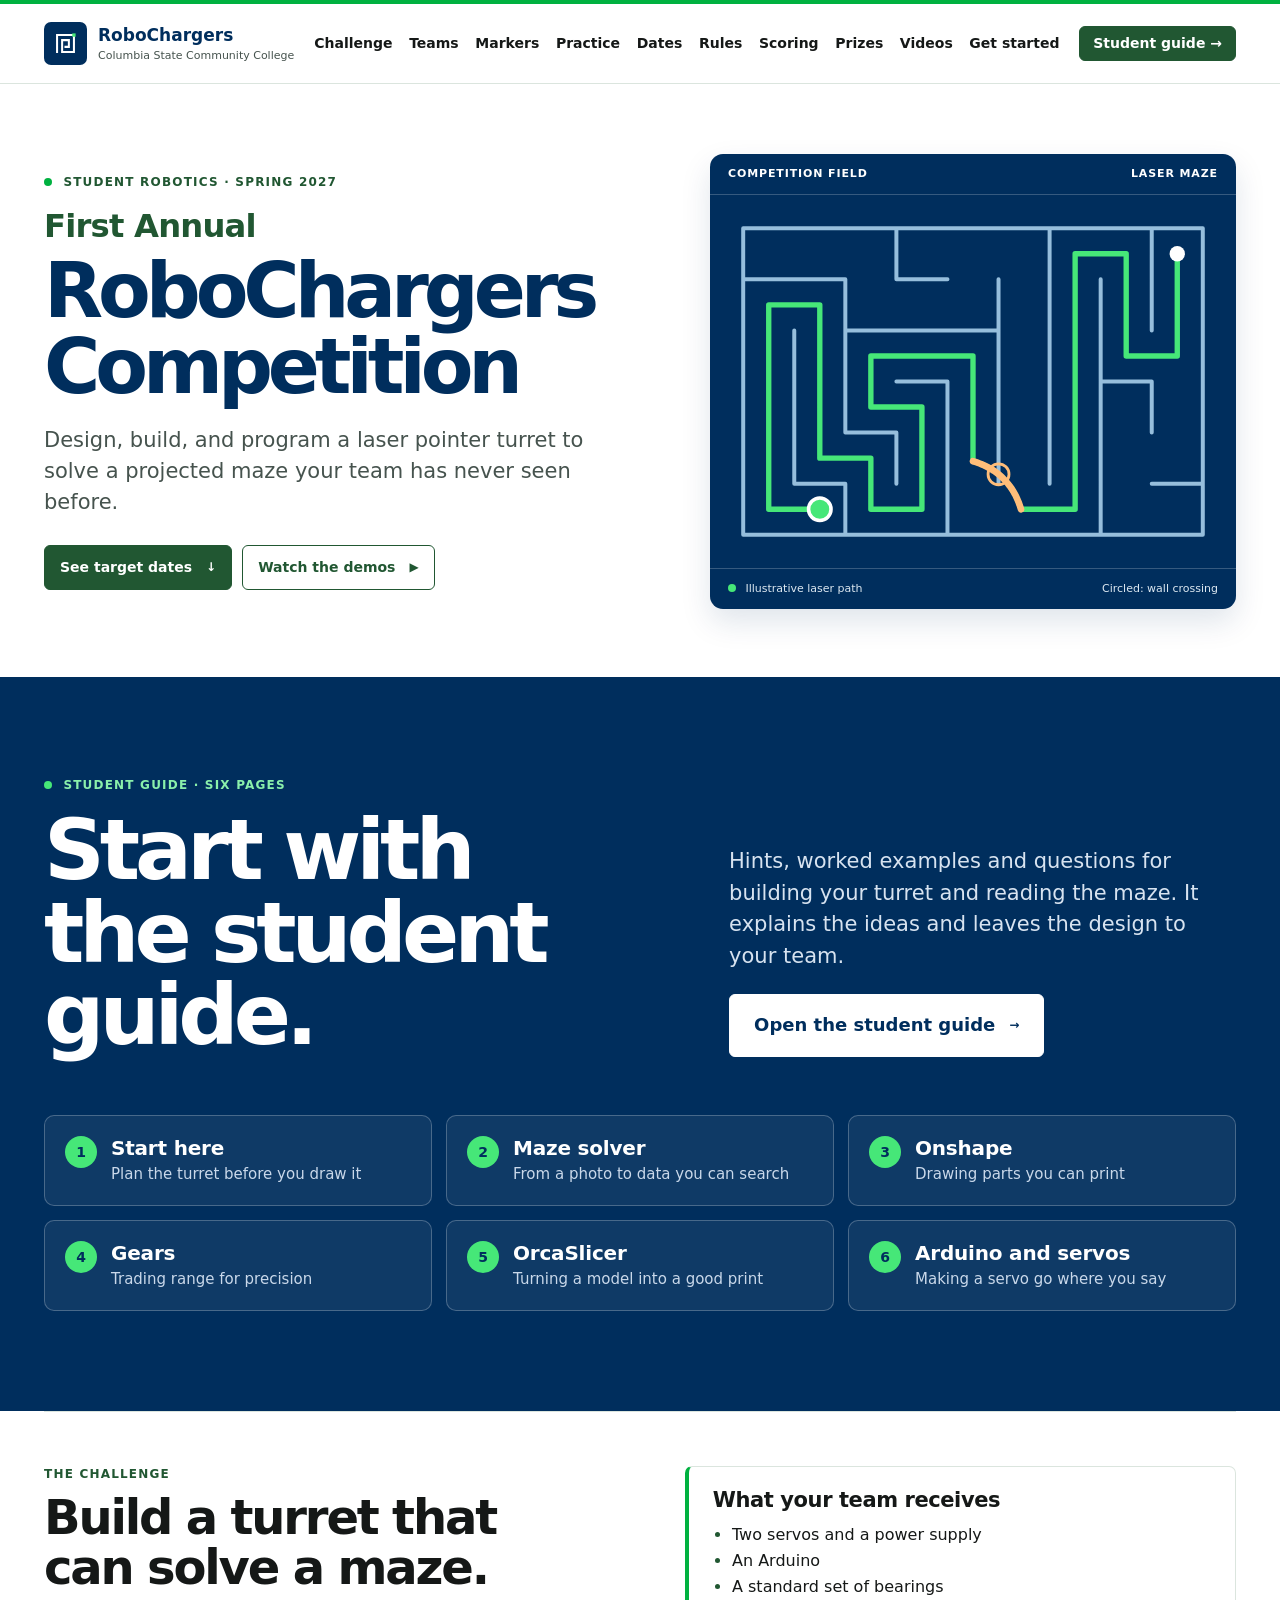
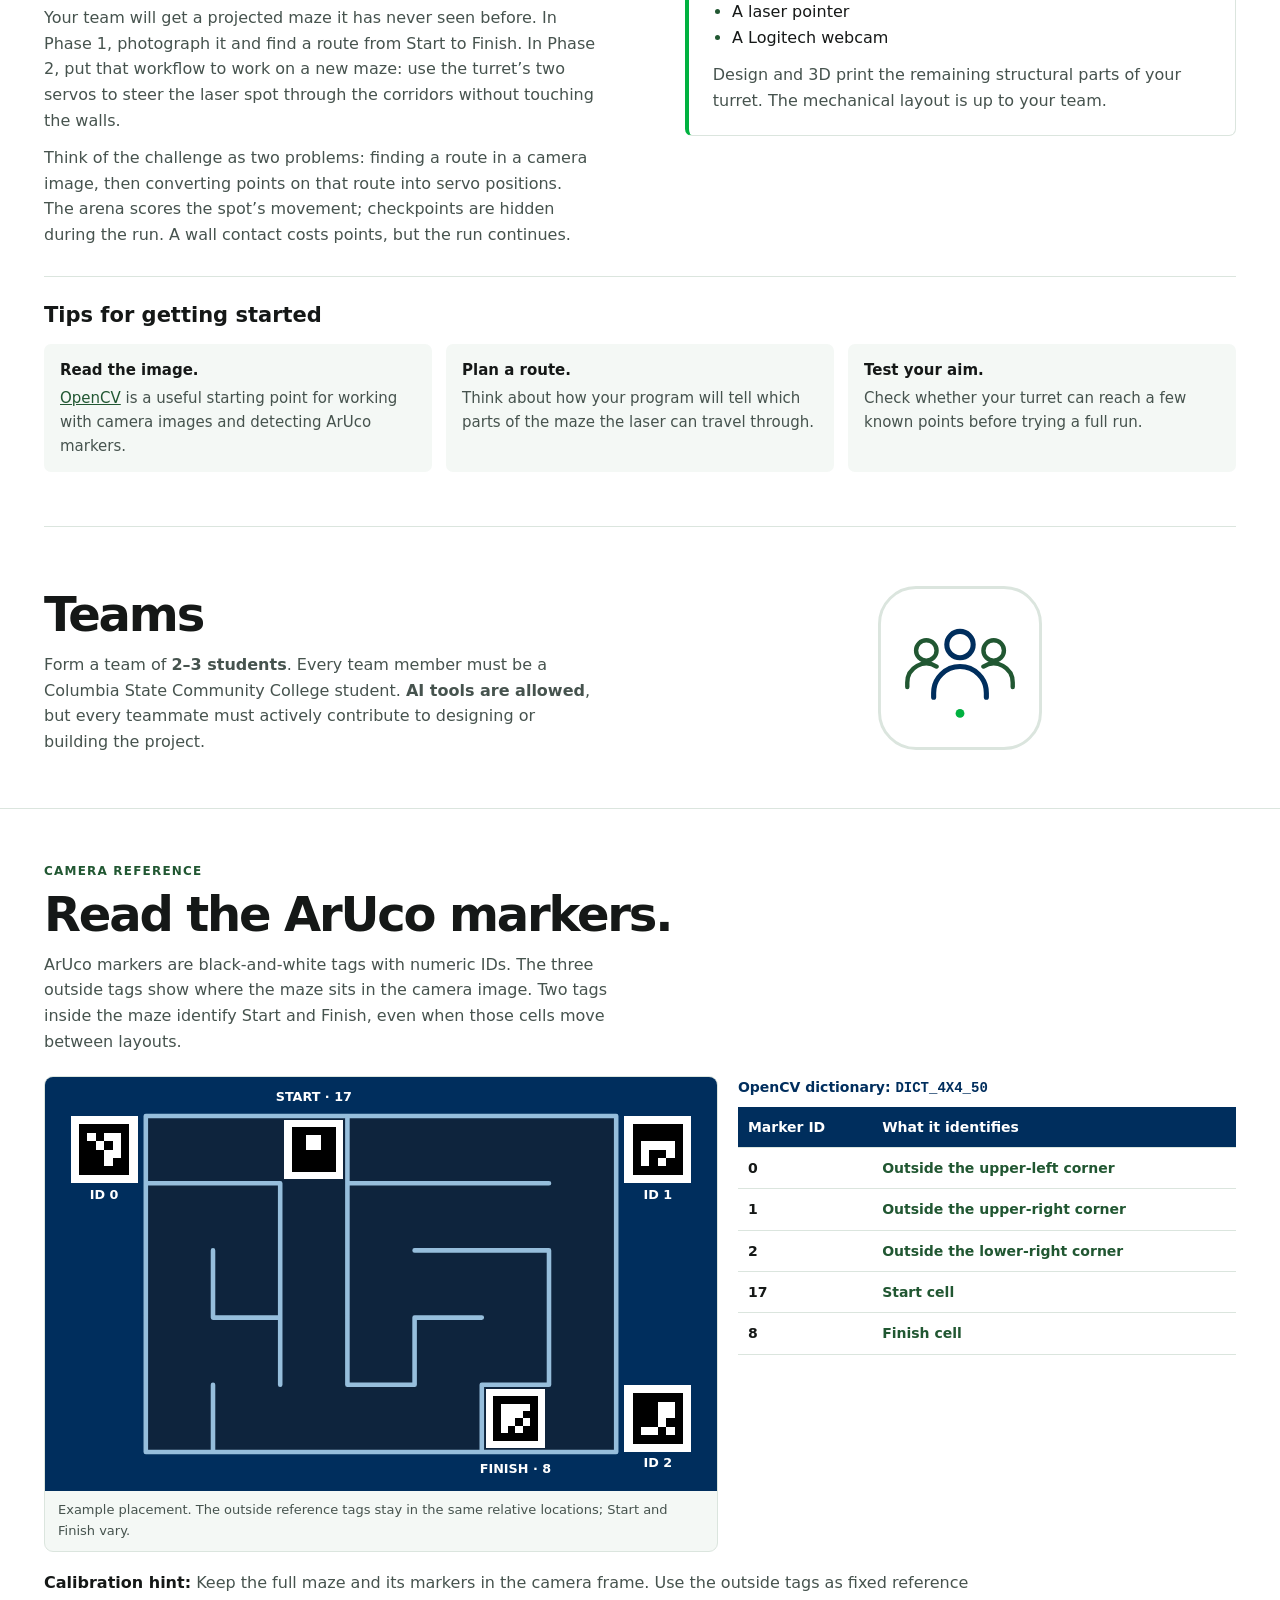
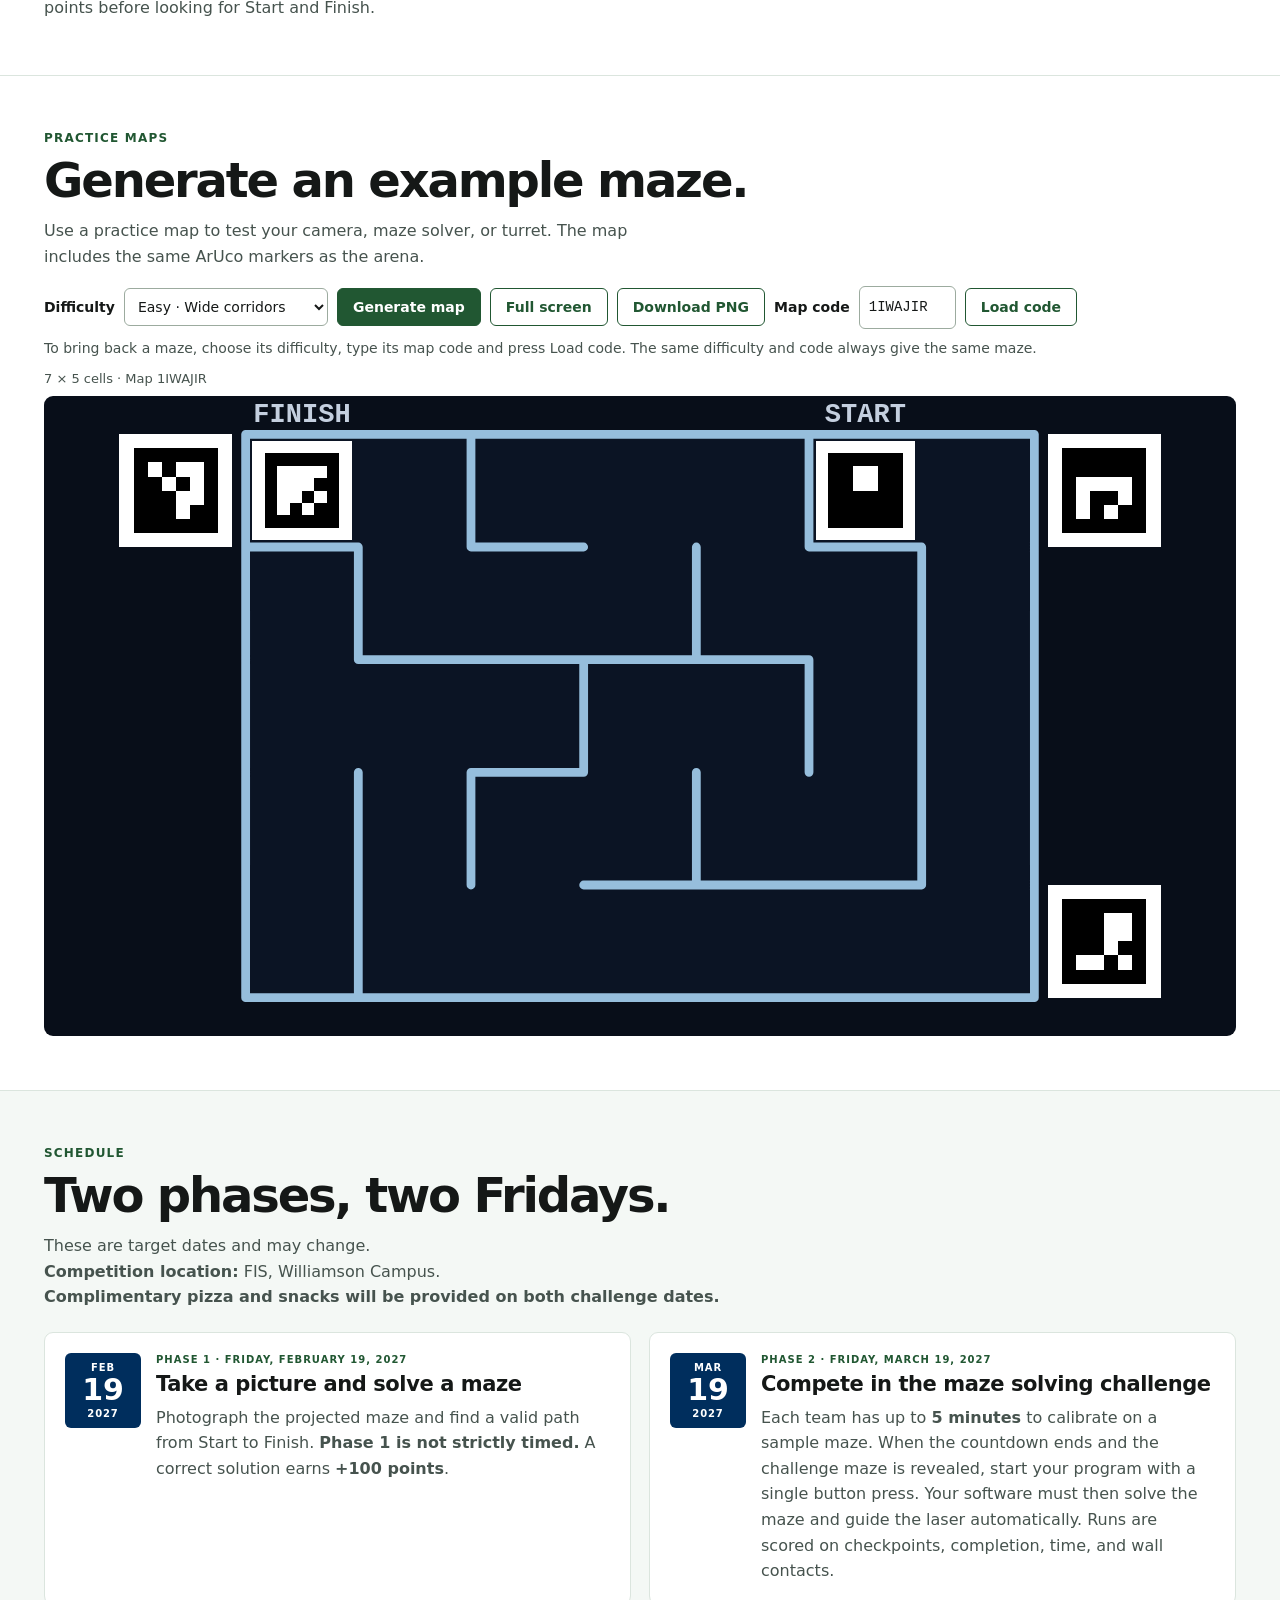
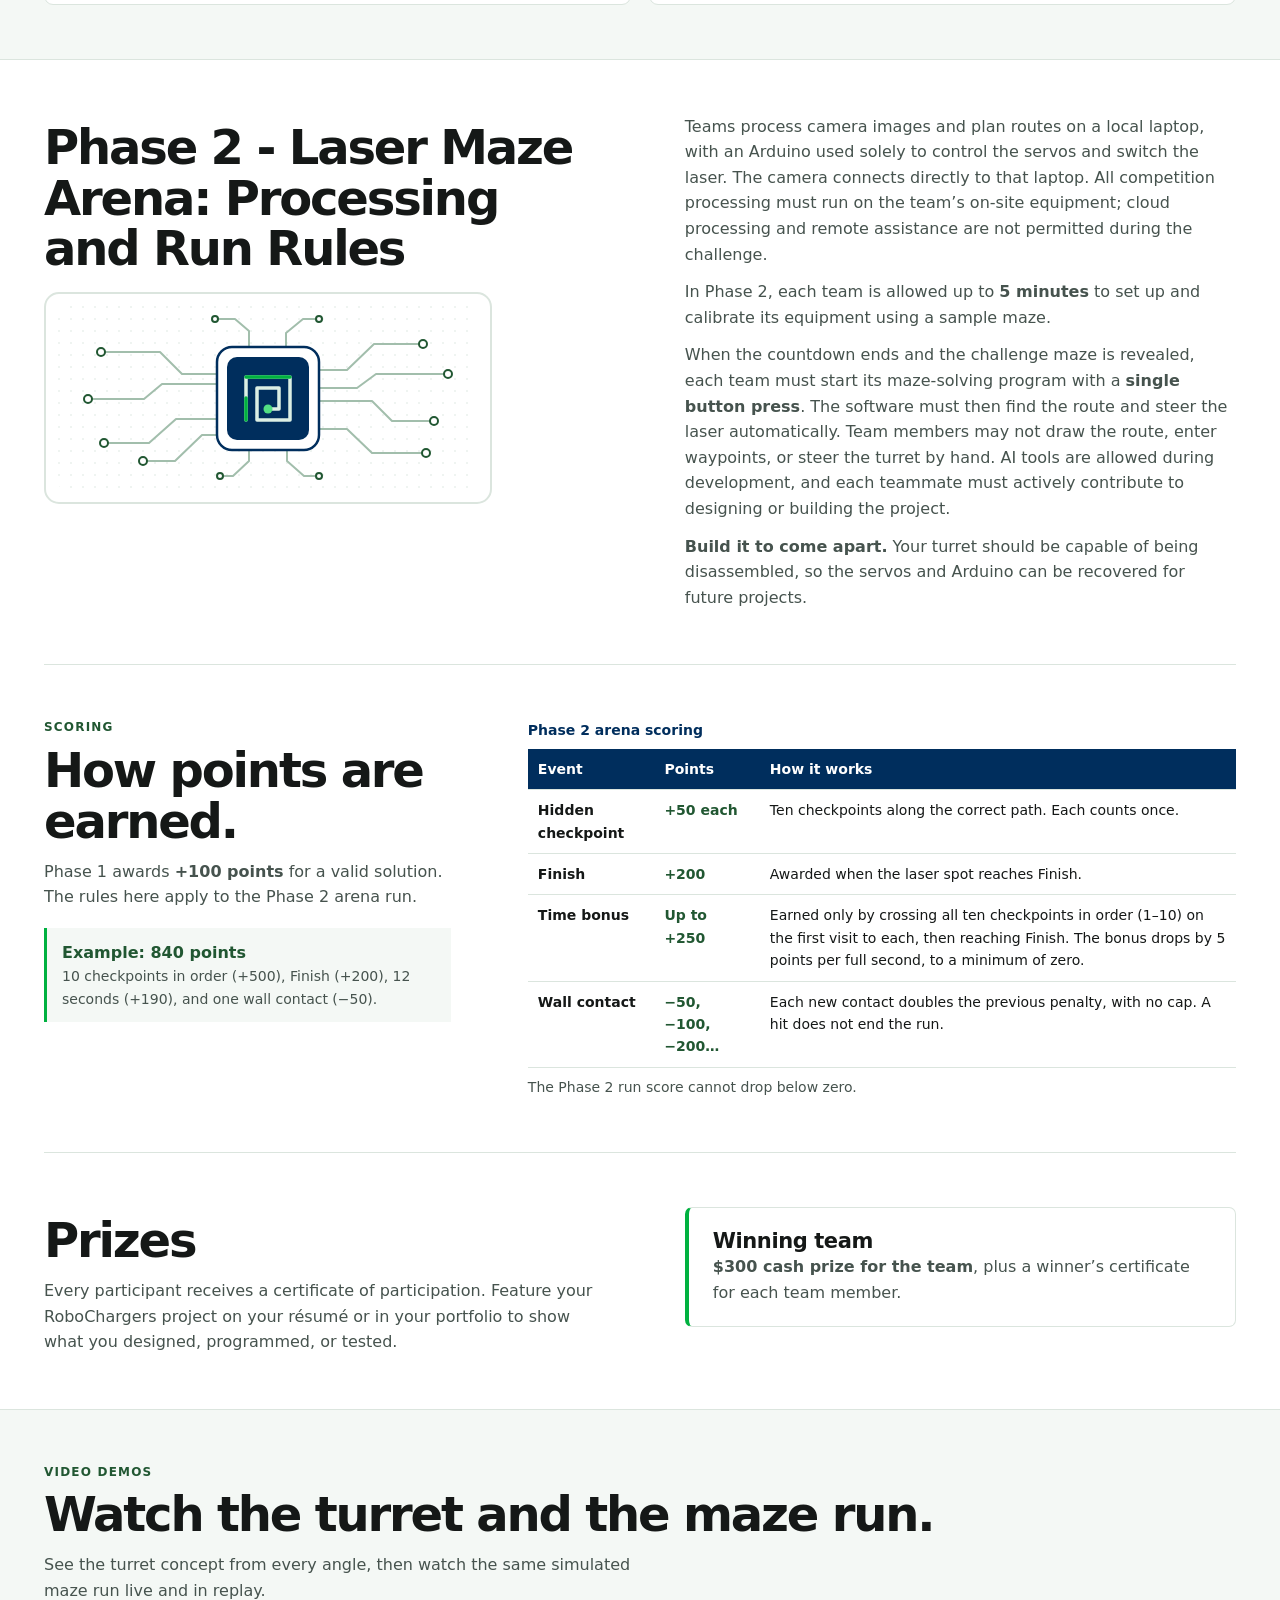
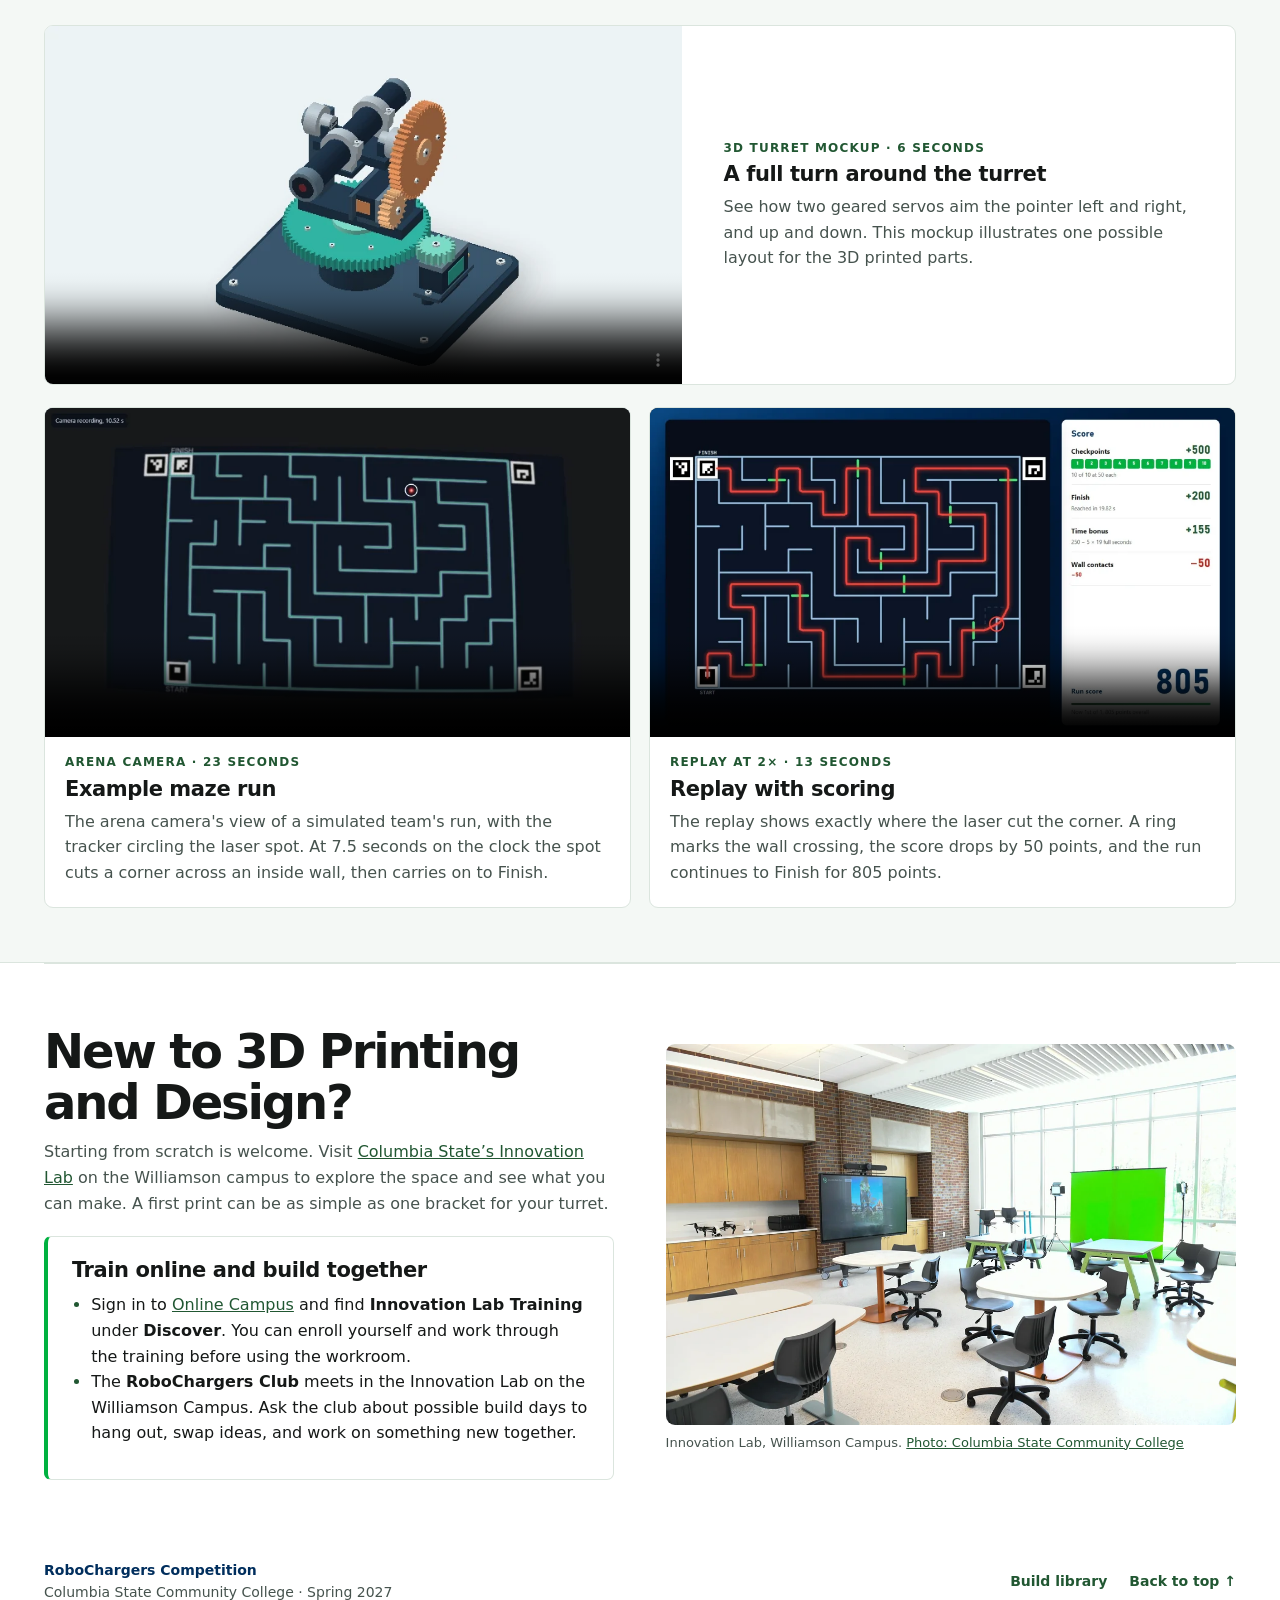
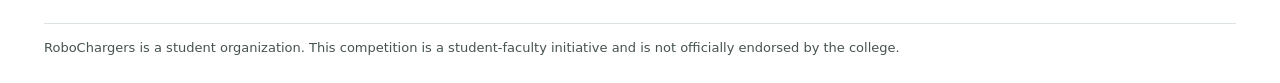
==== commit e7beeeeb: "Replace the example run and replay videos with arena recordings Both videos now come from the Laser " ====
--- a/public/index.html
+++ b/public/index.html
@@ -127,8 +127,8 @@
 <div class="section-heading"><p class="tag">Video demos</p><h2>Watch the turret and the maze run.</h2><p>See the turret concept from every angle, then watch the same simulated maze run live and in replay.</p></div>
 <article class="video-card turret-card"><video controls controlslist="nodownload" playsinline preload="metadata" width="768" height="432" poster="media/turret.webp" aria-label="360-degree view of the two-servo laser turret mockup"><source src="media/turret.mp4" type="video/mp4"></video><div class="video-copy"><p class="tag">3D turret mockup · 6 seconds</p><h3>A full turn around the turret</h3><p>See how two geared servos aim the pointer left and right, and up and down. This mockup illustrates one possible layout for the 3D printed parts.</p></div></article>
 <div class="cards">
-<article class="video-card"><video controls controlslist="nodownload" playsinline preload="metadata" width="960" height="540" poster="media/example-run.webp" aria-label="Example maze run"><source src="media/example-run.mp4" type="video/mp4"></video><div class="video-copy"><p class="tag">Live view · 15 seconds</p><h3>Example maze run</h3><p>Watch the red spot cut a turn too early and cross the inside wall before continuing. During the run, only the current spot is visible; results appear at Finish.</p></div></article>
-<article class="video-card"><video controls controlslist="nodownload" playsinline preload="metadata" width="960" height="540" poster="media/replay.webp" aria-label="Run replay with scoring"><source src="media/replay.mp4" type="video/mp4"></video><div class="video-copy"><p class="tag">Replay · 15 seconds</p><h3>Replay with scoring</h3><p>The replay shows exactly where the laser cut the corner. A ring marks the wall crossing, the score drops by 50 points, and the run continues to Finish.</p></div></article>
+<article class="video-card"><video controls controlslist="nodownload" playsinline preload="metadata" width="960" height="540" poster="media/example-run.webp" aria-label="Example maze run, seen by the arena camera"><source src="media/example-run.mp4" type="video/mp4"></video><div class="video-copy"><p class="tag">Arena camera · 23 seconds</p><h3>Example maze run</h3><p>The arena camera's view of a simulated team's run, with the tracker circling the laser spot. At 7.5 seconds on the clock the spot cuts a corner across an inside wall, then carries on to Finish.</p></div></article>
+<article class="video-card"><video controls controlslist="nodownload" playsinline preload="metadata" width="960" height="540" poster="media/replay.webp" aria-label="Run replay with scoring"><source src="media/replay.mp4" type="video/mp4"></video><div class="video-copy"><p class="tag">Replay at 2× · 13 seconds</p><h3>Replay with scoring</h3><p>The replay shows exactly where the laser cut the corner. A ring marks the wall crossing, the score drops by 50 points, and the run continues to Finish for 805 points.</p></div></article>
 </div>
 </div></section>
 <section id="getting-started" class="wrap band" aria-labelledby="getting-started-title">
